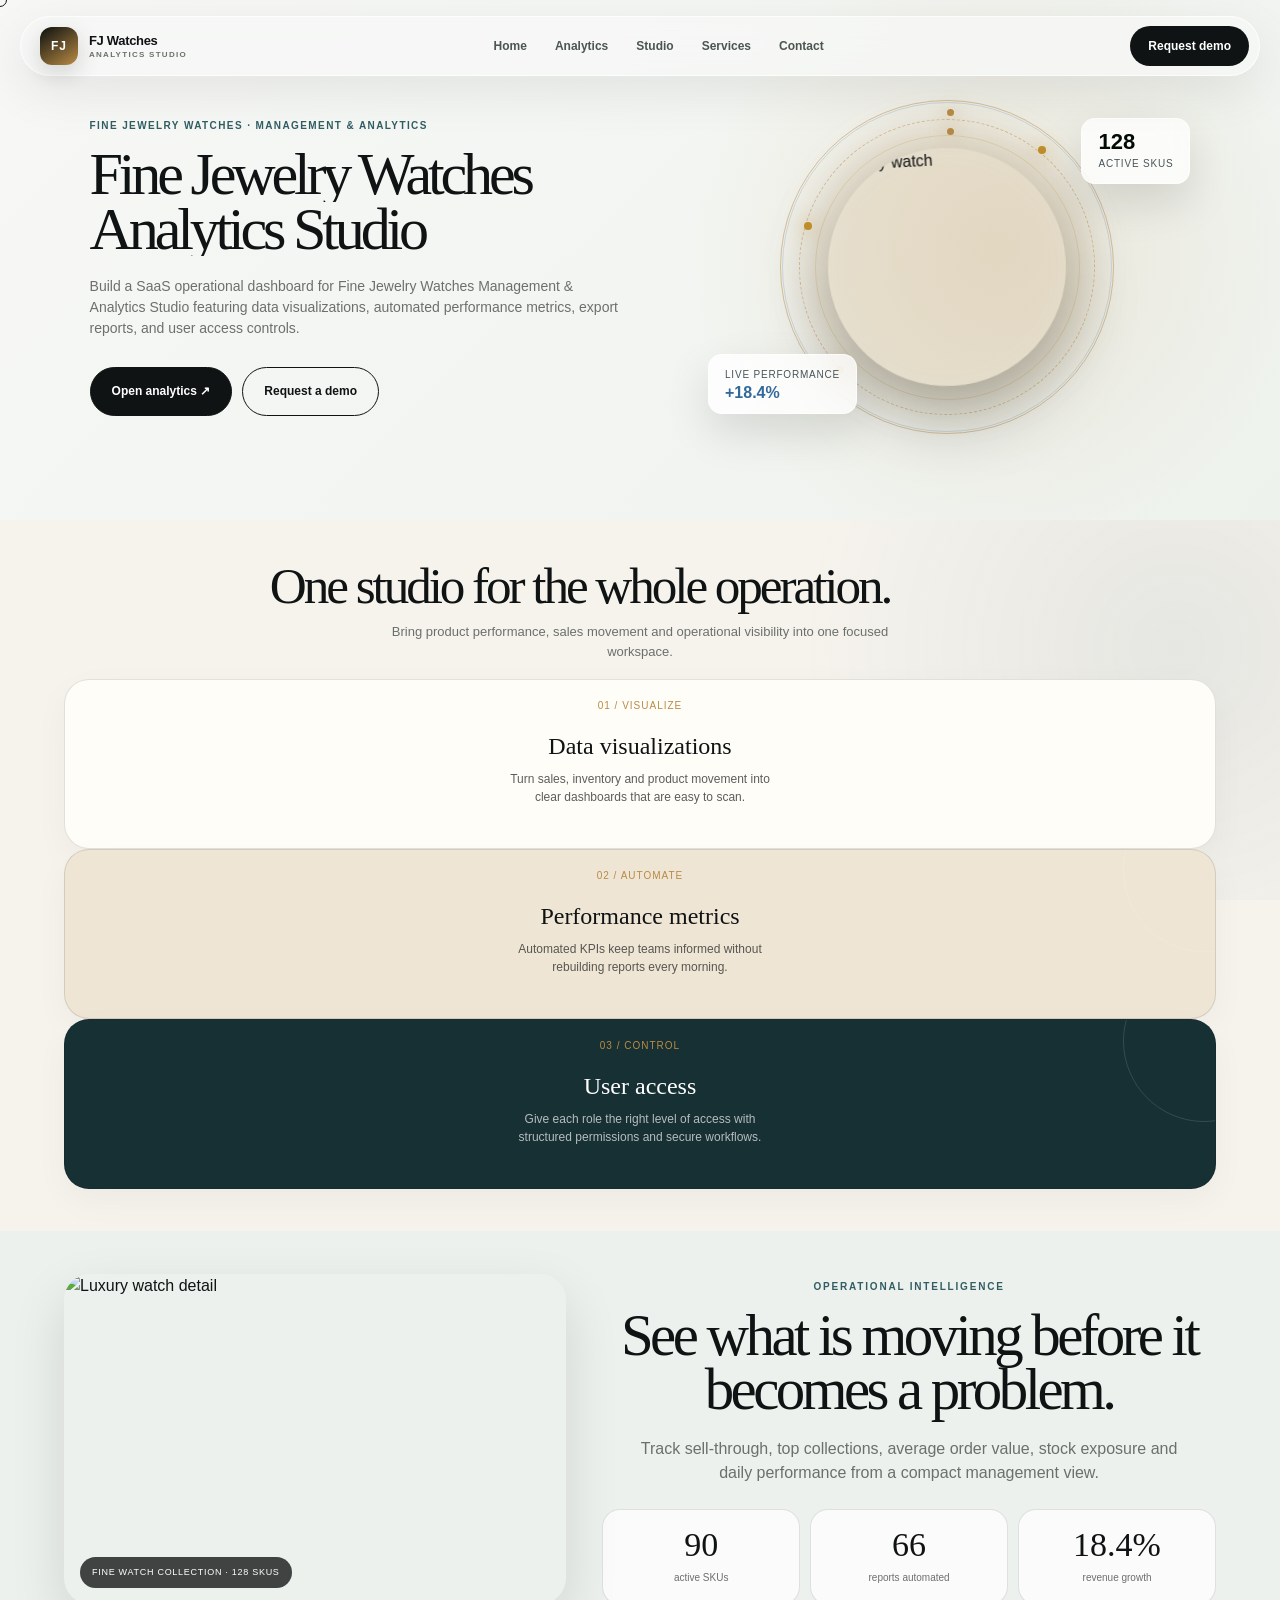
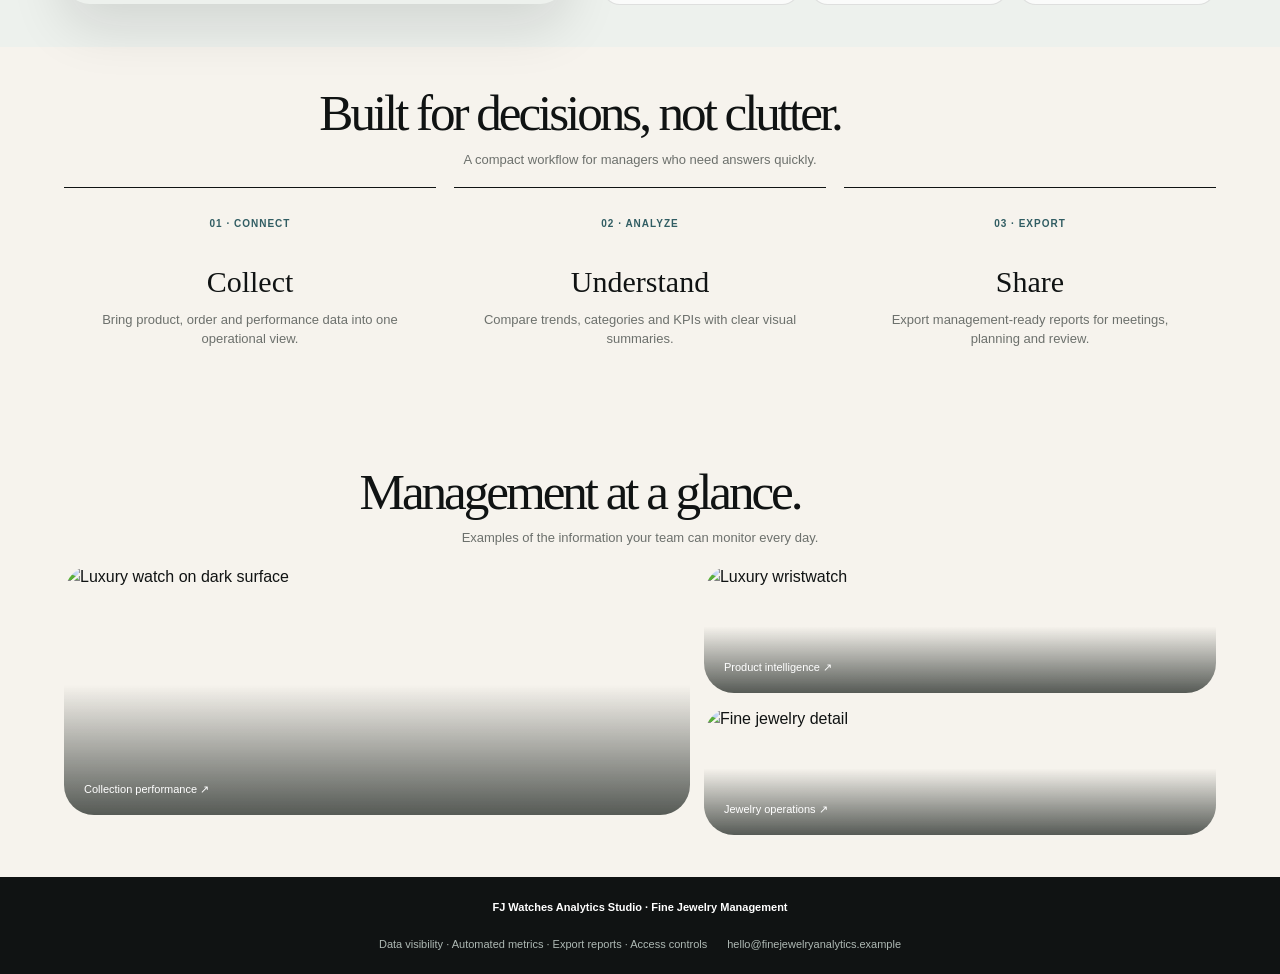
==== index.html @ 07417df6 "first commit" ====
<!doctype html>
<html lang="en">
<head>
<meta charset="utf-8"><meta name="viewport" content="width=device-width,initial-scale=1">
<meta name="description" content="Fine Jewelry Watches Management & Analytics Studio — data visualizations, automated performance metrics, export reports, and user access controls.">
<title>FJ Watches Analytics Studio — Fine Jewelry Management</title>
<link rel="icon" href="assets/images/favicon.svg"><link rel="stylesheet" href="assets/css/style.css">
</head>
<body>
<div class="progress"></div><div class="cursor"></div>
<header class="nav">
<a class="brand" href="index.html"><span class="mark">FJ</span><span><b>FJ Watches</b><small>Analytics Studio</small></span></a>
<nav class="navlinks"><a href="index.html">Home</a><a href="directory.html">Analytics</a><a href="story.html">Studio</a><a href="workflow.html">Services</a><a href="contact.html">Contact</a></nav>
<a class="nav-cta" href="contact.html">Request demo</a><button class="menu" aria-label="Open menu">☰</button>
</header>
<main><section class="page active">
<section class="hero compact-hero home-hero-clean">
 <div class="hero-copy">
  <div class="kicker">Fine Jewelry Watches · Management & Analytics</div>
  <h1><span class="line"><span>Fine Jewelry Watches</span></span><span class="line"><span>Analytics Studio</span></span></h1>
  <p>Build a SaaS operational dashboard for Fine Jewelry Watches Management & Analytics Studio featuring data visualizations, automated performance metrics, export reports, and user access controls.</p>
  <div class="actions"><a class="btn primary" href="directory.html">Open analytics ↗</a><a class="btn" href="contact.html">Request a demo</a></div>
 </div>
 <div class="hero-visual-side" aria-label="Animated luxury watch visual">
  <div class="hero-watch-visual">
   <div class="watch-orbit orbit-a"></div><div class="watch-orbit orbit-b"></div>
   <div class="watch-glow"></div>
   <div class="watch-halo"></div>
   <img src="https://images.unsplash.com/photo-1523170335258-f5ed11844a49?auto=format&fit=crop&w=1100&q=90" alt="Luxury watch" />
   <span class="watch-pulse"></span>
   <span class="watch-spark spark-1"></span><span class="watch-spark spark-2"></span><span class="watch-spark spark-3"></span>
  </div>
  <div class="hero-float-card card-top"><b>128</b><span>Active SKUs</span></div>
  <div class="hero-float-card card-bottom"><span>Live performance</span><b>+18.4%</b></div>
 </div>
</section>

<section class="section reveal"><div class="head"><h2>One studio for the whole operation.</h2><p>Bring product performance, sales movement and operational visibility into one focused workspace.</p></div>
 <div class="feature-grid three stagger">
  <article class="feature light"><i>01 / VISUALIZE</i><h3>Data visualizations</h3><p>Turn sales, inventory and product movement into clear dashboards that are easy to scan.</p></article>
  <article class="feature light accent"><i>02 / AUTOMATE</i><h3>Performance metrics</h3><p>Automated KPIs keep teams informed without rebuilding reports every morning.</p></article>
  <article class="feature light dark"><i>03 / CONTROL</i><h3>User access</h3><p>Give each role the right level of access with structured permissions and secure workflows.</p></article>
 </div>
</section>

<section class="section alt reveal"><div class="split analytics-split">
 <div class="product-visual"><img src="https://images.unsplash.com/photo-1523170335258-f5ed11844a49?auto=format&fit=crop&w=1400&q=88" alt="Luxury watch detail"><div class="visual-tag">Fine watch collection · 128 SKUs</div></div>
 <div class="copy"><span class="label">Operational intelligence</span><h2>See what is moving before it becomes a problem.</h2><p>Track sell-through, top collections, average order value, stock exposure and daily performance from a compact management view.</p><div class="stats"><div class="stat"><b data-count="128">0</b><span>active SKUs</span></div><div class="stat"><b data-count="94">0</b><span>reports automated</span></div><div class="stat"><b>18.4%</b><span>revenue growth</span></div></div></div>
</div></section>

<section class="section reveal"><div class="head"><h2>Built for decisions, not clutter.</h2><p>A compact workflow for managers who need answers quickly.</p></div>
 <div class="steps three"><article class="step"><b>01 · CONNECT</b><h3>Collect</h3><p>Bring product, order and performance data into one operational view.</p></article><article class="step"><b>02 · ANALYZE</b><h3>Understand</h3><p>Compare trends, categories and KPIs with clear visual summaries.</p></article><article class="step"><b>03 · EXPORT</b><h3>Share</h3><p>Export management-ready reports for meetings, planning and review.</p></article></div>
</section>

<section class="section reveal"><div class="head"><h2>Management at a glance.</h2><p>Examples of the information your team can monitor every day.</p></div>
 <div class="editorial analytics-gallery"><a class="big" href="directory.html"><img src="https://images.unsplash.com/photo-1547996160-81dfa63595aa?auto=format&fit=crop&w=1600&q=88" alt="Luxury watch on dark surface"><span class="caption">Collection performance ↗</span></a><div class="smallcol"><a class="small" href="story.html"><img src="https://images.unsplash.com/photo-1522312346375-d1a52e2b99b3?auto=format&fit=crop&w=1400&q=88" alt="Luxury wristwatch"><span class="caption">Product intelligence ↗</span></a><a class="small" href="workflow.html"><img src="https://images.unsplash.com/photo-1605100804763-247f67b3557e?auto=format&fit=crop&w=1400&q=88" alt="Fine jewelry detail"><span class="caption">Jewelry operations ↗</span></a></div></div>
</section>
</section></main>
<footer><div class="footer-brand">FJ Watches Analytics Studio · Fine Jewelry Management</div><div>Data visibility · Automated metrics · Export reports · Access controls</div><div>hello@finejewelryanalytics.example</div></footer>
<script src="assets/js/main.js"></script></body></html>
---- assets/css/style.css ----
:root{
 --bg:#f7f8f6;--paper:#ffffff;--ink:#030b07;--muted:#68736e;
 --blue:#32699c;--gold:#be8c28;--red:#b52d1b;--slate:#48545a;
 --line:rgba(3,11,7,.12);--radius:28px;--ease:cubic-bezier(.2,.75,.2,1)
}
*{box-sizing:border-box}
html{scroll-behavior:smooth}
body{margin:0;background:var(--bg);color:var(--ink);font-family:Arial,Helvetica,sans-serif;line-height:1.5;overflow-x:hidden}
body:after{content:"";position:fixed;inset:0;pointer-events:none;z-index:-1;background:radial-gradient(circle at 10% 10%,rgba(50,105,156,.08),transparent 28%),radial-gradient(circle at 90% 70%,rgba(190,140,40,.07),transparent 30%)}
img{display:block;width:100%;height:100%;object-fit:cover}
a{text-decoration:none;color:inherit}
button,input,textarea{font:inherit}
.progress{position:fixed;z-index:999;left:0;top:0;height:3px;width:0;background:var(--gold)}
.cursor{display:none;position:fixed;z-index:9999;width:14px;height:14px;border:1px solid var(--ink);border-radius:50%;pointer-events:none;transform:translate(-50%,-50%);transition:.2s}
@media(min-width:1000px){.cursor{display:block}}

.nav{position:fixed;z-index:100;top:16px;left:50%;transform:translateX(-50%);width:min(1240px,calc(100% - 28px));padding:9px 10px 9px 19px;border:1px solid rgba(255,255,255,.7);background:rgba(247,248,246,.78);backdrop-filter:blur(20px);border-radius:999px;box-shadow:0 15px 50px rgba(3,11,7,.08);display:flex;align-items:center;justify-content:space-between}
.brand{display:flex;align-items:center;gap:10px;font-weight:800;letter-spacing:-.03em}
.mark{width:36px;height:36px;border-radius:50%;background:var(--ink);color:#fff;display:grid;place-items:center;font-family:Georgia,serif}
.navlinks{display:flex;gap:2px}
.navlinks a{font-size:12px;font-weight:700;padding:10px 13px;border-radius:999px;color:#4b5551;transition:.3s}
.navlinks a:hover,.navlinks a.active{background:var(--ink);color:#fff}
.nav-cta{background:var(--ink);color:#fff;border-radius:999px;padding:11px 18px;font-size:12px;font-weight:800;transition:.3s}
.nav-cta:hover{transform:translateY(-3px)}
.menu{display:none;width:40px;height:40px;border:0;border-radius:50%;background:var(--ink);color:#fff}

main{display:block}.page{display:none}.page.active{display:block}
.hero{min-height:560px;padding:92px 5vw 42px;display:grid;grid-template-columns:.9fr 1.1fr;gap:50px;align-items:center;background:linear-gradient(135deg,#f7f8f6,#eef2ed)}
.hero-copy{position:relative;z-index:3;text-align:center}
.kicker{font-size:10px;letter-spacing:.2em;text-transform:uppercase;font-weight:800;color:var(--blue);margin-bottom:19px}
.hero h1,.page-hero h1,h2,h3{font-family:Georgia,"Times New Roman",serif;font-weight:500}
.hero h1{font-size:clamp(48px,5.5vw,78px);text-align:center;line-height:.87;letter-spacing:-.07em;margin:0 0 26px;max-width:760px}
.hero h1 .line{display:block;overflow:hidden}
.hero h1 .line span{display:inline-block;animation:lineUp 1s var(--ease) both}
.hero h1 .line:nth-child(2) span{animation-delay:.13s}
.hero p{max-width:530px;color:var(--muted);font-size:15px;margin-left:auto;margin-right:auto;text-align:center}
.actions{display:flex;flex-wrap:wrap;justify-content:center;gap:10px;margin-top:24px}
.btn{min-height:49px;padding:0 21px;border:1px solid var(--ink);border-radius:999px;display:inline-flex;align-items:center;justify-content:center;font-size:12px;font-weight:800;transition:.35s var(--ease)}
.btn.primary{background:var(--ink);color:#fff}
.btn:hover{transform:translateY(-4px);box-shadow:0 16px 30px rgba(3,11,7,.15)}

.hero-art{height:370px;position:relative}
.hero-photo{height:350px;border-radius:42px 42px 145px 42px;overflow:hidden;transform:rotate(1.8deg);box-shadow:0 35px 90px rgba(3,11,7,.18);animation:photoIn 1.15s var(--ease) both}
.hero-photo img{transition:transform 1.2s var(--ease)}
.hero-art:hover .hero-photo img{transform:scale(1.07)}
.orbit{position:absolute;width:220px;height:220px;border:1px solid rgba(50,105,156,.35);border-radius:50%;right:-75px;top:20px;animation:spin 16s linear infinite}
.orbit:after{content:"";position:absolute;width:9px;height:9px;border-radius:50%;background:var(--gold);top:15px;left:45px}
.float-card{position:absolute;left:-35px;bottom:24px;width:245px;padding:18px;background:rgba(255,255,255,.92);backdrop-filter:blur(16px);border-radius:20px;box-shadow:0 22px 60px rgba(3,11,7,.14);animation:float 4s ease-in-out infinite}
.float-card b{font:30px Georgia,serif;display:block}
.float-card small{color:var(--muted);font-size:11px}

.marquee{overflow:hidden;background:var(--ink);color:#fff;padding:18px 0}
.track{display:flex;width:max-content;animation:marquee 25s linear infinite}
.track span{font:18px Georgia,serif;white-space:nowrap;padding:0 30px}.track i{color:var(--gold);font-style:normal}

.section{padding:46px 5vw;position:relative}
.section.alt{background:#edf1ed}
.head{display:block;text-align:center;margin:0 auto 22px;max-width:900px}
.head h2{font-size:clamp(36px,4.5vw,60px);line-height:.94;letter-spacing:-.06em;margin:0;max-width:780px}
.head p{max-width:520px;color:var(--muted);font-size:13px;margin:12px auto 0}

.dest-grid{display:grid;grid-template-columns:1.2fr .8fr .8fr;gap:14px;align-items:start}
.dest-card{min-height:280px;position:relative;overflow:hidden;border-radius:var(--radius);isolation:isolate;background:#bbc5bf;transition:transform .25s var(--ease),box-shadow .35s}
.dest-card:nth-child(2){margin-top:38px;min-height:250px}.dest-card:nth-child(3){margin-top:72px;min-height:225px}
.dest-card:after{content:"";position:absolute;inset:0;background:linear-gradient(180deg,transparent 42%,rgba(3,11,7,.78));z-index:1}
.dest-card img{transition:transform 1s var(--ease)}.dest-card:hover img{transform:scale(1.09)}
.dest-card:hover{box-shadow:0 30px 70px rgba(3,11,7,.18)}
.dest-num{position:absolute;z-index:2;right:17px;top:17px;width:39px;height:39px;border-radius:50%;background:rgba(255,255,255,.88);display:grid;place-items:center;font-size:10px;font-weight:800}
.dest-info{position:absolute;z-index:2;left:22px;right:20px;bottom:20px;color:#fff;text-align:center}
.dest-info small{font-size:10px;letter-spacing:.16em;text-transform:uppercase}.dest-info h3{font-size:32px;line-height:1;margin:7px 0 0}

.split{display:grid;grid-template-columns:.92fr 1.08fr;gap:36px;align-items:center}
.stack{height:360px;position:relative}
.stack .back{position:absolute;inset:45px 0 0 90px;border-radius:30px;overflow:hidden;transform:rotate(4deg);opacity:.78}
.stack .front{position:absolute;inset:0 90px 45px 0;border-radius:30px 135px 30px 30px;overflow:hidden;box-shadow:0 35px 80px rgba(3,11,7,.18)}
.stack img{transition:transform 1.1s var(--ease)}.stack:hover .front img{transform:scale(1.06)}
.copy{text-align:center}.copy .label{font-size:10px;letter-spacing:.18em;text-transform:uppercase;color:var(--blue);font-weight:800}
.copy h2{font-size:clamp(44px,5.6vw,76px);line-height:.92;letter-spacing:-.06em;margin:12px 0 20px}
.copy p{max-width:570px;color:var(--muted);margin-left:auto;margin-right:auto}
.stats{display:grid;grid-template-columns:repeat(3,1fr);gap:10px;margin-top:24px}
.stat{padding:16px;border:1px solid var(--line);border-radius:18px;background:rgba(255,255,255,.72)}
.stat b{font:34px Georgia,serif;display:block}.stat span{font-size:10px;color:var(--muted)}

.features{display:grid;grid-template-columns:repeat(4,1fr);gap:10px}
.feature{min-height:170px;padding:18px;border-radius:25px;color:#fff;background:var(--ink);overflow:hidden;position:relative;transition:.45s var(--ease)}
.feature:before{content:"";position:absolute;width:160px;height:160px;border:1px solid rgba(255,255,255,.13);border-radius:50%;right:-70px;top:-60px;transition:.6s}
.feature:hover{transform:translateY(-10px);box-shadow:0 25px 55px rgba(3,11,7,.15)}.feature:hover:before{transform:scale(1.5)}
.feature:nth-child(2){background:var(--blue)}.feature:nth-child(3){background:var(--gold)}.feature:nth-child(4){background:var(--slate)}
.feature i{font-style:normal;font-size:10px;letter-spacing:.1em;opacity:.7;display:block;text-align:center}.feature h3{font-size:24px;margin:28px 0 7px;line-height:.95;text-align:center}.feature p{font-size:12px;opacity:.76;max-width:260px;margin-left:auto;margin-right:auto;text-align:center}

.editorial{display:grid;grid-template-columns:1.1fr .9fr;gap:14px}
.editorial .big,.editorial .small{display:block;position:relative;overflow:hidden;border-radius:30px}
.editorial .big{height:270px}.editorial .smallcol{display:grid;grid-template-rows:1fr 1fr;gap:14px;min-height:270px}.editorial .small{height:auto;min-height:0}
.editorial a:after{content:"";position:absolute;inset:0;background:linear-gradient(180deg,transparent 48%,rgba(3,11,7,.66))}
.editorial img{transition:transform 1.1s var(--ease)}.editorial a:hover img{transform:scale(1.08)}
.caption{position:absolute;z-index:2;left:20px;bottom:18px;color:#fff;font-size:11px}

.page-hero{padding:98px 5vw 42px;background:var(--ink);color:#fff;position:relative;overflow:hidden;text-align:center}
.page-hero:before,.page-hero:after{content:"";position:absolute;border:1px solid rgba(255,255,255,.11);border-radius:50%;animation:spin 18s linear infinite}
.page-hero:before{width:560px;height:560px;right:-170px;top:-280px}.page-hero:after{width:270px;height:270px;right:130px;bottom:-210px;animation-direction:reverse}
.page-hero h1{font-size:clamp(48px,6vw,78px);margin-left:auto;margin-right:auto;line-height:.84;letter-spacing:-.07em;margin:8px 0 0;max-width:1050px;position:relative;z-index:1;animation:lineUp 1s var(--ease) both}
.page-hero p{max-width:600px;color:#aeb9b4;margin:16px auto 0;position:relative;z-index:1}

.steps{display:grid;grid-template-columns:repeat(3,1fr);gap:18px}
.step{padding:22px;text-align:center;border-top:1px solid var(--ink);transition:.35s var(--ease)}.step:hover{transform:translateY(-7px);padding-left:34px}
.step b{font-size:10px;color:var(--blue);letter-spacing:.1em}.step h3{font-size:30px;line-height:.95;margin:34px 0 10px}.step p{font-size:13px;color:var(--muted)}

.contact-grid{display:grid;grid-template-columns:.8fr 1.2fr;gap:20px}
.panel{padding:24px;border:1px solid var(--line);background:#fff;border-radius:27px}
.panel h2{font-size:42px;line-height:.95;margin:0 0 20px;text-align:center}
.details{display:grid;gap:9px;text-align:center}.detail{padding:17px;border-radius:15px;background:#f0f2ee}.detail small{display:block;font-size:9px;text-transform:uppercase;letter-spacing:.15em;color:var(--muted)}.detail b{font-size:13px}
.form{display:grid;gap:10px;text-align:center}.form label{font-size:10px;font-weight:800;text-transform:uppercase;letter-spacing:.12em}.form input,.form textarea{width:100%;padding:14px;border:1px solid var(--line);border-radius:13px;background:#fafbf9;outline:0}.form textarea{min-height:140px;resize:vertical}
.map{height:230px;margin-top:18px;border-radius:18px;overflow:hidden}.map iframe{width:100%;height:100%;border:0}

.cta{margin:0 5vw 60px;padding:48px 6%;border-radius:32px;background:var(--ink);color:#fff;display:flex;align-items:center;justify-content:space-between;gap:30px;overflow:hidden;position:relative}
.cta:after{content:"";position:absolute;width:420px;height:420px;border:1px solid rgba(255,255,255,.1);border-radius:50%;right:-120px;top:-170px}
.cta h2{font-size:clamp(42px,5.5vw,76px);line-height:.92;letter-spacing:-.06em;margin:0;max-width:740px;position:relative;z-index:1}.cta .btn{position:relative;z-index:1;border-color:#fff}.cta .btn.primary{background:#fff;color:var(--ink)}

.reveal{opacity:0;transform:translateY(55px);transition:opacity .9s var(--ease),transform .9s var(--ease)}
.reveal.show{opacity:1;transform:none}
.stagger>*{opacity:0;transform:translateY(30px);transition:.7s var(--ease)}.stagger.show>*{opacity:1;transform:none}.stagger.show>*:nth-child(2){transition-delay:.1s}.stagger.show>*:nth-child(3){transition-delay:.2s}.stagger.show>*:nth-child(4){transition-delay:.3s}

footer{padding:28px 5vw;background:var(--ink);color:#aeb9b4;display:flex;justify-content:center;gap:20px;font-size:11px;text-align:center;flex-wrap:wrap}.footer-brand{color:#fff;font-weight:800;width:100%}

@keyframes lineUp{from{opacity:0;transform:translateY(110%)}to{opacity:1;transform:none}}
@keyframes photoIn{from{opacity:0;transform:rotate(6deg) scale(.94)}to{opacity:1;transform:rotate(1.8deg) scale(1)}}
@keyframes float{50%{transform:translateY(-11px)}}@keyframes spin{to{transform:rotate(360deg)}}@keyframes marquee{to{transform:translateX(-50%)}}

@media(max-width:900px){
 .navlinks,.nav-cta{display:none}.menu{display:grid;place-items:center}.nav.open{border-radius:22px}.nav.open .navlinks{display:flex;position:absolute;top:62px;left:0;right:0;flex-direction:column;background:rgba(247,248,246,.98);padding:9px;border-radius:20px;box-shadow:0 20px 50px rgba(0,0,0,.12)}.nav.open .navlinks a{text-align:center}
 .hero{grid-template-columns:1fr;padding-top:112px;min-height:auto;text-align:center}.hero-art{height:430px}.hero-photo{height:410px}.dest-grid{grid-template-columns:1fr}.dest-card,.dest-card:nth-child(2),.dest-card:nth-child(3){margin:0;min-height:330px}
 .split,.contact-grid,.editorial{grid-template-columns:1fr}.stack{height:520px}.features,.steps{grid-template-columns:1fr 1fr}.editorial .big{height:500px}.editorial .small{height:300px}.head{display:block;text-align:center}.head p{margin:12px auto 0}.cta{display:block}.cta .btn{margin-top:28px}footer{display:block}footer div+div{margin-top:8px}
}
@media(max-width:560px){
 .nav{top:9px;width:calc(100% - 18px)}.hero{padding:115px 5vw 55px}.hero h1{font-size:55px}.hero-art{height:390px}.hero-photo{height:370px;border-radius:30px 30px 85px 30px}.float-card{width:205px;left:5px}
 .section{padding:58px 5vw}.head h2{font-size:45px}.stack{height:340px}.stack .front{inset:0 45px 25px 0}.stack .back{inset:30px 0 0 45px}.features,.steps,.stats{grid-template-columns:1fr}.editorial .big{height:300px}.editorial .small{height:200px}.page-hero{padding:112px 5vw 52px;text-align:center}.page-hero h1{font-size:54px}.panel{padding:18px}.panel h2{font-size:39px}.cta{margin-bottom:40px;padding:38px 7%;text-align:center}
}

/* Compact visual rhythm: keep sections intentionally short even at browser zoom-out. */
@media(min-width:901px){
  .hero{min-height:560px;}
  .hero-art{height:370px;}
  .hero-photo{height:350px;}
  .section{padding-top:46px;padding-bottom:46px;}
  .dest-card,.dest-card:nth-child(2),.dest-card:nth-child(3){min-height:280px;}
  .dest-card:nth-child(2){margin-top:38px;min-height:250px;}
  .dest-card:nth-child(3){margin-top:72px;min-height:225px;}
  .stack{height:360px;}
  .editorial .big{height:270px;}
  .editorial .smallcol{height:270px;}
  .feature{min-height:170px;}
  .page-hero{padding-top:98px;padding-bottom:42px;}
  .page-hero h1{font-size:clamp(48px,6vw,78px);}
}

/* Fine Jewelry Watches — compact SaaS dashboard theme */
:root{--bg:#f6f3ed;--paper:#fffdf8;--ink:#101313;--muted:#6c706c;--blue:#315d63;--gold:#b98b45;--red:#8f3f2e;--slate:#4e5653;--line:rgba(16,19,19,.12);--radius:24px}
body{background:var(--bg)}
body:after{background:radial-gradient(circle at 8% 8%,rgba(185,139,69,.09),transparent 27%),radial-gradient(circle at 92% 72%,rgba(49,93,99,.08),transparent 28%)}
.mark{width:38px;height:38px;border-radius:12px;background:var(--gold);font:700 11px Arial,sans-serif;letter-spacing:-.04em}
.hero{min-height:520px;padding:92px 5vw 34px;grid-template-columns:.88fr 1.12fr;gap:38px}
.hero h1{font-size:clamp(43px,4.7vw,70px);max-width:720px;line-height:.9}
.hero p{max-width:570px;font-size:14px}
.hero-art{height:330px}.hero-photo{height:310px;border-radius:28px;transform:none;background:#101313;box-shadow:0 28px 70px rgba(16,19,19,.14)}
.hero-art:hover .hero-photo img{transform:none}
.dashboard-card{padding:22px;color:#fff;overflow:hidden;background:linear-gradient(145deg,#151919,#30352f)}
.dashboard-card:before{content:"";position:absolute;inset:0;background:linear-gradient(120deg,rgba(185,139,69,.15),transparent 40%);pointer-events:none}
.dash-top{display:flex;justify-content:space-between;align-items:center;font-size:11px;position:relative}.dash-top span{font-size:9px;color:#b9c1bd;text-transform:uppercase;letter-spacing:.12em}
.metric-row{display:grid;grid-template-columns:repeat(3,1fr);gap:10px;margin-top:20px;position:relative}.metric-row>div{padding:12px;border:1px solid rgba(255,255,255,.1);border-radius:14px;background:rgba(255,255,255,.04)}.metric-row small{display:block;color:#9ca7a2;font-size:8px;text-transform:uppercase;letter-spacing:.1em}.metric-row strong{display:block;font:23px Georgia,serif;margin-top:4px}.metric-row em{font-style:normal;color:#d4b06e;font-size:8px}
.chart{width:100%;height:125px;margin-top:14px;position:relative}.dash-bottom{display:flex;justify-content:space-between;color:#8e9994;font-size:8px}
.float-card{background:rgba(255,253,248,.95);color:var(--ink);border-color:rgba(16,19,19,.08);box-shadow:0 20px 45px rgba(16,19,19,.12)}
.section{padding:42px 5vw}.head{margin-bottom:18px}.head h2{font-size:clamp(34px,4vw,56px)}
.feature-grid.three{grid-template-columns:repeat(3,1fr)}.feature.light{background:var(--paper);color:var(--ink);border:1px solid var(--line);box-shadow:0 12px 35px rgba(16,19,19,.04)}.feature.light.accent{background:#eee5d4}.feature.light.dark{background:#173033;color:#fff}.feature.light i{color:var(--gold);opacity:1}.feature.light h3{margin-top:22px}.feature.light p{color:inherit;opacity:.68}
.analytics-split{grid-template-columns:.9fr 1.1fr}.product-visual{height:330px;border-radius:26px;overflow:hidden;position:relative;box-shadow:0 22px 55px rgba(16,19,19,.12)}.product-visual img{transition:transform 1s var(--ease)}.product-visual:hover img{transform:scale(1.04)}.visual-tag{position:absolute;left:16px;bottom:16px;padding:9px 12px;background:rgba(16,19,19,.78);backdrop-filter:blur(10px);color:#fff;border-radius:999px;font-size:9px;letter-spacing:.08em;text-transform:uppercase}.copy h2{font-size:clamp(38px,4.6vw,64px)}
.steps.three{grid-template-columns:repeat(3,1fr)}
.analytics-gallery .big{height:250px}.analytics-gallery .smallcol{height:250px}
.dashboard-grid{display:grid;grid-template-columns:1.5fr .75fr .75fr;gap:12px}.dash-panel{background:var(--paper);border:1px solid var(--line);border-radius:22px;padding:18px;min-height:220px;overflow:hidden}.dash-panel.wide{grid-row:span 1}.panel-head{display:flex;justify-content:space-between;align-items:center;font-size:10px;text-transform:uppercase;letter-spacing:.1em;color:var(--muted)}.panel-head b{color:var(--gold)}.big-number{font:42px Georgia,serif;margin-top:10px}.large-chart{width:100%;height:150px;margin-top:8px}.panel-image{height:100px;border-radius:14px;margin:12px 0}.dash-panel h3{font-size:24px;margin:0}.dash-panel p{font-size:11px;color:var(--muted);margin:5px 0}.ring{width:110px;height:110px;border-radius:50%;margin:20px auto 12px;background:conic-gradient(var(--gold) 0 82%,#e3dfd5 82% 100%);display:grid;place-items:center;position:relative}.ring:after{content:"";position:absolute;inset:10px;background:var(--paper);border-radius:50%}.ring strong,.ring small{position:relative;z-index:1}.ring strong{font:24px Georgia,serif}.ring small{display:block;font-size:8px;grid-column:1;grid-row:1;margin-top:34px;color:var(--muted)}.mini-bars{height:55px;display:flex;align-items:end;gap:5px}.mini-bars i{display:block;flex:1;background:var(--gold);border-radius:4px 4px 0 0}
.metric-cards{display:grid;grid-template-columns:repeat(4,1fr);gap:10px}.metric-cards article{background:var(--paper);border:1px solid var(--line);border-radius:18px;padding:20px;text-align:center}.metric-cards b{font:34px Georgia,serif;display:block}.metric-cards span{font-size:10px;color:var(--muted);display:block;margin:4px 0}.metric-cards em{font-style:normal;font-size:9px;color:var(--gold);font-weight:700}
.compact-page{padding-bottom:34px}
.contact-grid{grid-template-columns:1fr 1.15fr}.panel{padding:20px}.map{height:190px}
footer{padding:22px 5vw}
@media(max-width:900px){.hero{grid-template-columns:1fr;padding-top:108px}.hero-art{height:350px}.hero-photo{height:330px}.feature-grid.three,.dashboard-grid,.metric-cards{grid-template-columns:1fr 1fr}.analytics-split{grid-template-columns:1fr}.product-visual{height:300px}.steps.three{grid-template-columns:1fr}.dashboard-grid .wide{grid-column:1/-1}}
@media(max-width:560px){.hero{padding:110px 5vw 42px}.hero h1{font-size:43px}.hero-art{height:330px}.hero-photo{height:310px}.metric-row{gap:5px}.metric-row>div{padding:8px}.metric-row strong{font-size:17px}.chart{height:105px}.float-card{left:2px;bottom:10px;width:190px}.section{padding:38px 5vw}.feature-grid.three,.metric-cards{grid-template-columns:1fr}.product-visual{height:250px}.analytics-gallery .big{height:230px}.analytics-gallery .smallcol{height:230px}.dashboard-grid{grid-template-columns:1fr}.dashboard-grid .wide{grid-column:auto}.dash-panel{min-height:190px}.page-hero h1{font-size:45px}}

/* --- Final refinement: refined brand, centered watch hero, readable service cards --- */
.brand{gap:11px;line-height:1}.brand>span:last-child{display:flex;flex-direction:column;gap:4px}.brand>span:last-child b{font-size:13px;letter-spacing:-.025em}.brand>span:last-child small{font-size:8px;letter-spacing:.16em;text-transform:uppercase;color:var(--muted);font-weight:800}.mark{width:38px;height:38px;border-radius:12px;display:grid;place-items:center;background:linear-gradient(145deg,#0b100e,#b98b45);color:#fff;font-size:12px;letter-spacing:.08em;box-shadow:0 8px 24px rgba(3,11,7,.16);position:relative;overflow:hidden}.mark:after{content:"";position:absolute;inset:-30%;border:1px solid rgba(255,255,255,.25);border-radius:50%;animation:spin 9s linear infinite}
.home-hero-clean{display:block;min-height:auto;padding:82px 5vw 46px;background:radial-gradient(circle at 50% 0%,rgba(185,139,69,.10),transparent 32%),linear-gradient(135deg,#f7f8f6,#eef2ed)}.home-hero-clean .hero-copy{max-width:980px;margin:0 auto}.hero-watch-visual{width:205px;height:205px;margin:0 auto 15px;position:relative;display:grid;place-items:center}.hero-watch-visual img{width:145px;height:145px;object-fit:cover;border-radius:50%;position:relative;z-index:3;box-shadow:0 20px 55px rgba(3,11,7,.22);animation:watchFloat 4.5s ease-in-out infinite,watchIn 1s var(--ease) both}.watch-glow{position:absolute;width:165px;height:165px;border-radius:50%;background:rgba(185,139,69,.16);filter:blur(18px);animation:glowPulse 3.2s ease-in-out infinite}.watch-orbit{position:absolute;border:1px solid rgba(185,139,69,.48);border-radius:50%;inset:8px;animation:spin 11s linear infinite}.watch-orbit:before{content:"";position:absolute;width:7px;height:7px;border-radius:50%;background:#b98b45;top:8px;left:50%;box-shadow:0 0 18px rgba(185,139,69,.65)}.orbit-b{inset:27px;border-style:dashed;animation-duration:8s;animation-direction:reverse}.watch-pulse{position:absolute;width:190px;height:190px;border:1px solid rgba(50,105,156,.18);border-radius:50%;animation:pulseRing 2.8s ease-out infinite}.home-hero-clean .kicker{margin-bottom:8px}.home-hero-clean h1{margin-bottom:18px}.home-hero-clean p{max-width:650px}.home-hero-clean .actions{justify-content:center}
@keyframes watchFloat{0%,100%{transform:translateY(0) rotate(-3deg)}50%{transform:translateY(-9px) rotate(3deg)}}@keyframes watchIn{from{opacity:0;transform:scale(.72) rotate(-18deg)}to{opacity:1;transform:scale(1) rotate(-3deg)}}@keyframes glowPulse{0%,100%{transform:scale(.92);opacity:.65}50%{transform:scale(1.08);opacity:1}}@keyframes pulseRing{0%{transform:scale(.76);opacity:.75}100%{transform:scale(1.12);opacity:0}}
.service-grid-3x3{display:grid!important;grid-template-columns:repeat(3,minmax(0,1fr));gap:14px}.service-card{position:relative!important;min-height:245px!important;height:245px!important;padding:0!important;overflow:hidden!important;border-radius:24px!important;background:#151919!important;color:#fff!important;border:0!important}.service-card img{position:absolute;inset:0;width:100%;height:100%;object-fit:cover;transition:transform .8s var(--ease),filter .5s ease;filter:saturate(.82) brightness(.58)}.service-card:after{content:"";position:absolute;inset:0;background:linear-gradient(180deg,rgba(3,11,7,.22) 0%,rgba(3,11,7,.48) 42%,rgba(3,11,7,.94) 100%);z-index:1}.service-card:hover img{transform:scale(1.08);filter:saturate(1) brightness(.65)}.service-overlay{position:absolute;inset:0;z-index:2;padding:22px 20px 18px;display:flex;flex-direction:column;justify-content:flex-end;text-align:center;color:#fff!important}.service-overlay i{font-style:normal;font-size:9px;letter-spacing:.14em;font-weight:800;color:rgba(255,255,255,.78);margin-bottom:8px}.service-overlay h3{font-size:26px!important;line-height:1;margin:0 0 9px;color:#fff!important;text-shadow:0 2px 16px rgba(0,0,0,.35)}.service-overlay p{font-size:11px!important;line-height:1.45;margin:0 auto 9px;max-width:310px;color:rgba(255,255,255,.92)!important}.service-overlay small{font-size:9px;color:rgba(255,255,255,.72)!important}.workflow-services-head{text-align:center}
@media(max-width:900px){.service-grid-3x3{grid-template-columns:repeat(2,minmax(0,1fr))}.service-card{height:230px!important;min-height:230px!important}.hero-watch-visual{width:185px;height:185px}.home-hero-clean{padding-top:95px}}
@media(max-width:560px){.service-grid-3x3{grid-template-columns:1fr}.service-card{height:245px!important;min-height:245px!important}.home-hero-clean{padding:105px 5vw 42px}.hero-watch-visual{width:170px;height:170px}.hero-watch-visual img{width:125px;height:125px}.watch-pulse{width:158px;height:158px}.home-hero-clean h1{font-size:43px}.brand>span:last-child b{font-size:12px}}

/* HOME HERO — refined split composition */
.home-hero-clean{
  display:grid;
  grid-template-columns:minmax(0,1.05fr) minmax(390px,.95fr);
  align-items:center;
  gap:clamp(36px,6vw,100px);
  min-height:520px;
  padding:72px 7vw 58px;
  overflow:hidden;
  text-align:left;
  background:radial-gradient(circle at 78% 48%,rgba(185,139,69,.13),transparent 30%),linear-gradient(135deg,#f7f8f6,#eef2ed);
}
.home-hero-clean .hero-copy{max-width:700px;margin:0;text-align:left;z-index:4}
.home-hero-clean .kicker{margin-bottom:14px;letter-spacing:.14em}
.home-hero-clean h1{margin:0 0 20px;text-align:left;max-width:690px}
.home-hero-clean h1 .line{display:block;overflow:hidden}
.home-hero-clean h1 .line span{display:inline-block}
.home-hero-clean p{max-width:610px;margin:0 0 28px;text-align:left}
.home-hero-clean .actions{justify-content:flex-start}
.hero-visual-side{position:relative;min-height:390px;display:grid;place-items:center;z-index:2}
.hero-watch-visual{width:350px;height:350px;margin:0;position:relative;display:grid;place-items:center;isolation:isolate;animation:heroDrift 7s ease-in-out infinite}
.hero-watch-visual img{width:238px;height:238px;object-fit:cover;border-radius:50%;position:relative;z-index:5;box-shadow:0 28px 70px rgba(3,11,7,.28);animation:watchFloat 4.5s ease-in-out infinite,watchIn 1s var(--ease) both,watchTurn 12s ease-in-out infinite alternate}
.watch-glow{width:285px;height:285px;z-index:1}
.watch-orbit{z-index:2}
.watch-pulse{width:330px;height:330px;z-index:0}
.watch-halo{position:absolute;width:265px;height:265px;border:1px solid rgba(190,140,40,.2);border-radius:50%;z-index:1;animation:haloPulse 3.5s ease-in-out infinite}
.watch-spark{position:absolute;width:8px;height:8px;border-radius:50%;background:#be8c28;z-index:7;box-shadow:0 0 18px rgba(190,140,40,.8);animation:sparkFloat 3s ease-in-out infinite}
.spark-1{top:54px;right:76px}.spark-2{bottom:68px;left:64px;animation-delay:1s}.spark-3{top:130px;left:32px;animation-delay:1.8s}
.hero-float-card{position:absolute;z-index:8;display:flex;flex-direction:column;gap:3px;padding:12px 16px;border:1px solid rgba(255,255,255,.6);background:rgba(255,255,255,.78);backdrop-filter:blur(14px);border-radius:14px;box-shadow:0 18px 45px rgba(3,11,7,.12);animation:cardFloat 4.5s ease-in-out infinite}
.hero-float-card b{font-size:22px;line-height:1;color:#030b07}.hero-float-card span{font-size:10px;letter-spacing:.08em;text-transform:uppercase;color:#48545a}
.card-top{top:46px;right:0}.card-bottom{bottom:48px;left:4px;animation-delay:1.1s}.card-bottom b{color:#32699c;font-size:16px}
@keyframes heroDrift{0%,100%{transform:translate3d(0,0,0) rotate(-1deg)}50%{transform:translate3d(0,-10px,0) rotate(1deg)}}
@keyframes watchTurn{0%{transform:scale(1) rotate(-1deg)}100%{transform:scale(1.025) rotate(1deg)}}
@keyframes haloPulse{0%,100%{transform:scale(.96);opacity:.5}50%{transform:scale(1.08);opacity:1}}
@keyframes sparkFloat{0%,100%{transform:translateY(0) scale(.7);opacity:.45}50%{transform:translateY(-12px) scale(1.2);opacity:1}}
@keyframes cardFloat{0%,100%{transform:translateY(0)}50%{transform:translateY(-8px)}}
@media(max-width:900px){
 .home-hero-clean{grid-template-columns:1fr;min-height:auto;padding:96px 6vw 48px;gap:28px;text-align:center}
 .home-hero-clean .hero-copy{text-align:center;margin:0 auto}.home-hero-clean h1,.home-hero-clean p{text-align:center;margin-left:auto;margin-right:auto}.home-hero-clean .actions{justify-content:center}
 .hero-visual-side{min-height:330px}.hero-watch-visual{width:300px;height:300px}.hero-watch-visual img{width:205px;height:205px}.watch-glow{width:250px;height:250px}.watch-pulse{width:282px;height:282px}.watch-halo{width:230px;height:230px}
 .card-top{right:2%}.card-bottom{left:2%}
}
@media(max-width:560px){
 .home-hero-clean{padding:90px 5vw 42px;gap:14px}.home-hero-clean h1{font-size:42px;line-height:.98}.home-hero-clean p{font-size:14px}.hero-visual-side{min-height:275px}.hero-watch-visual{width:245px;height:245px}.hero-watch-visual img{width:165px;height:165px}.watch-glow{width:205px;height:205px}.watch-pulse{width:230px;height:230px}.watch-halo{width:190px;height:190px}.card-top{top:18px;right:0}.card-bottom{bottom:12px;left:0}.hero-float-card{padding:9px 12px}.hero-float-card b{font-size:18px}.hero-float-card span{font-size:8px}
}
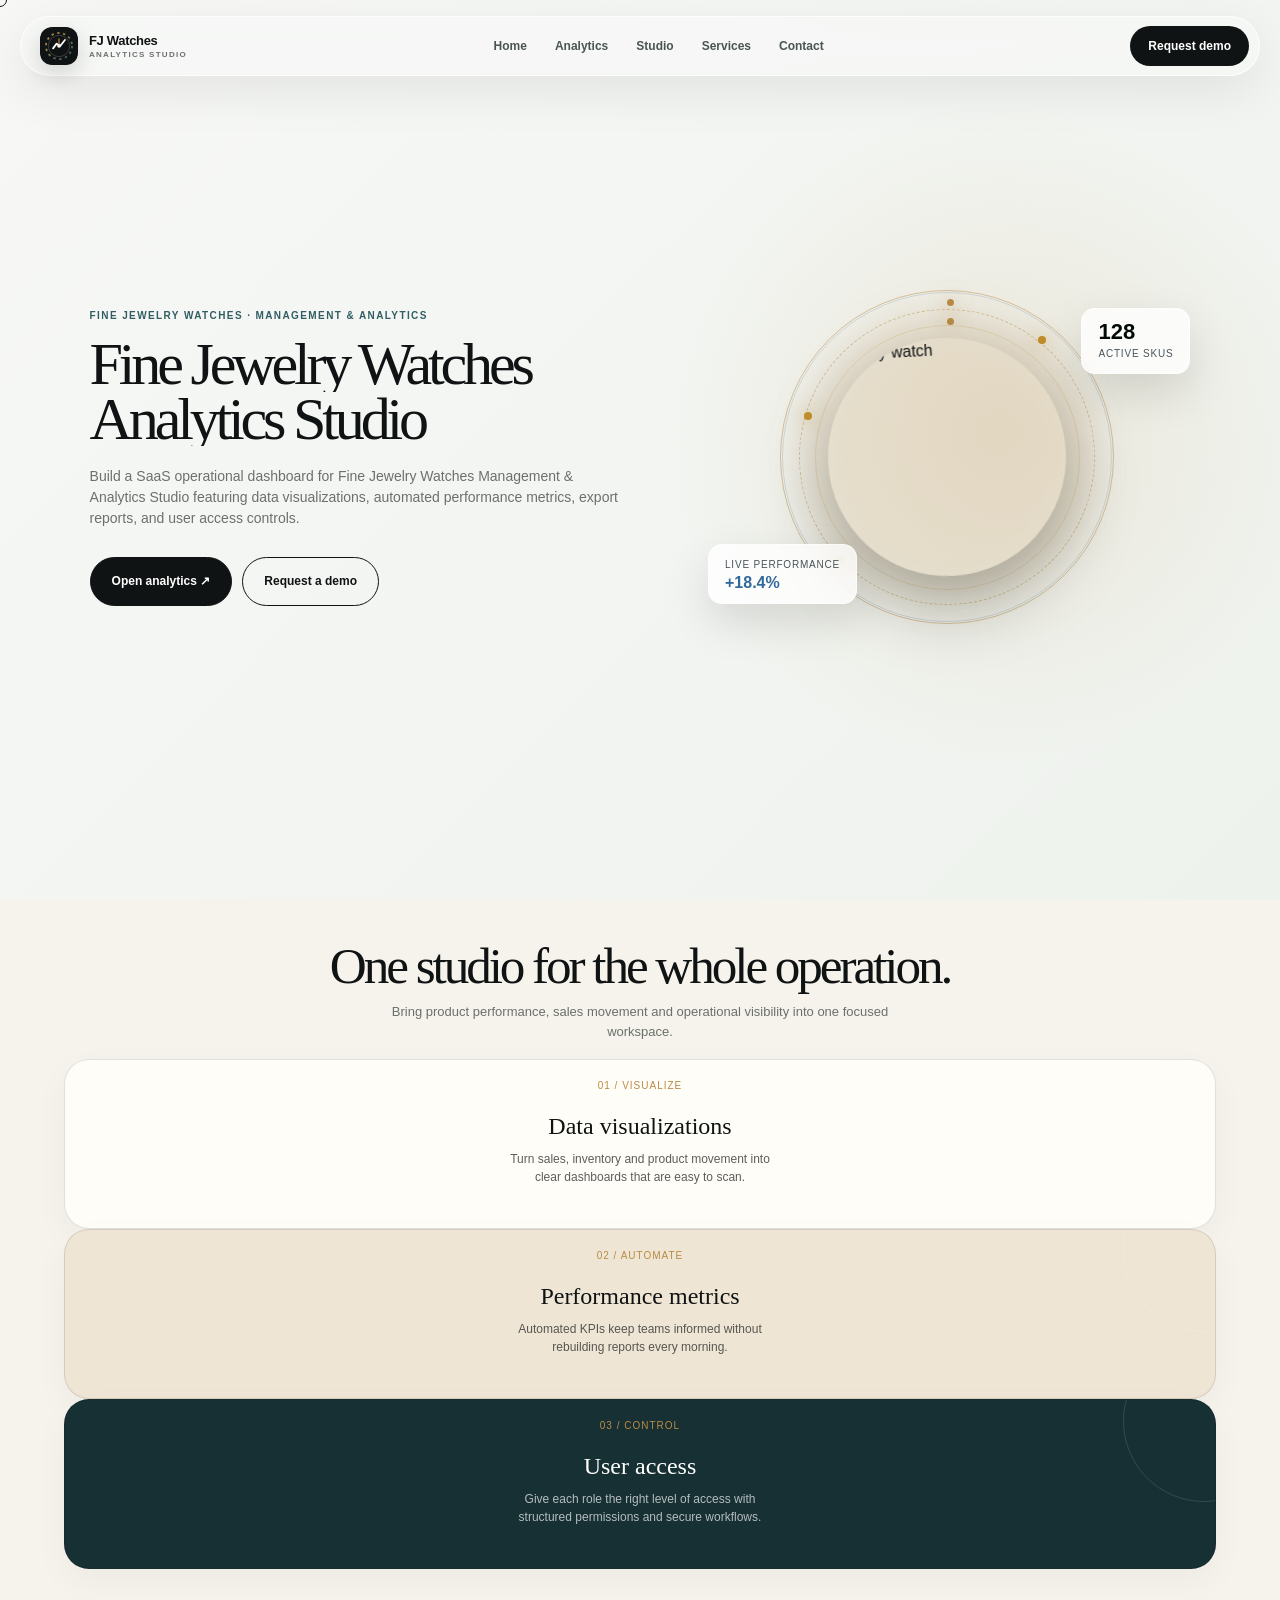
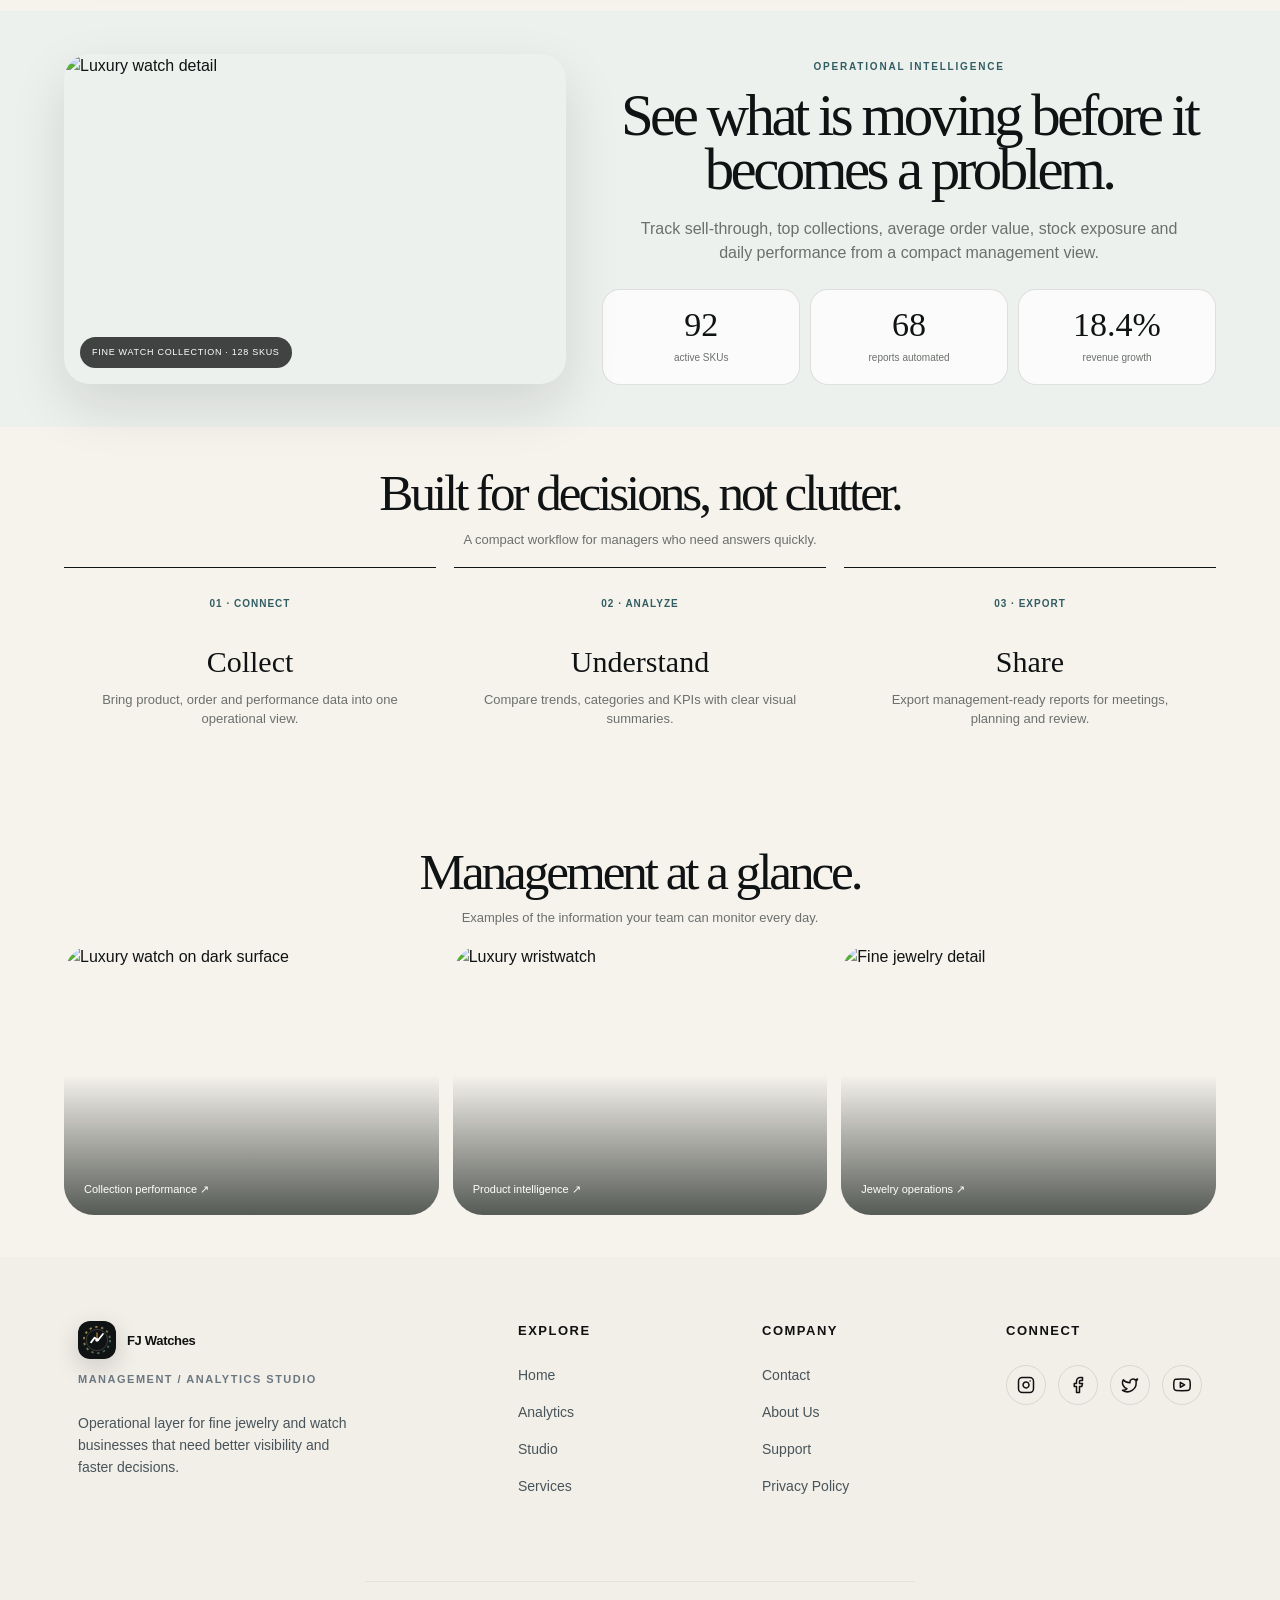
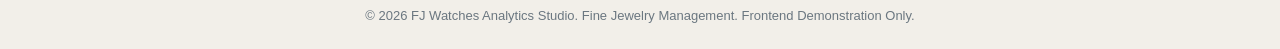
==== commit cd921b07: "second commit" ====
--- a/index.html
+++ b/index.html
@@ -9,8 +9,8 @@
 <body>
 <div class="progress"></div><div class="cursor"></div>
 <header class="nav">
-<a class="brand" href="index.html"><span class="mark">FJ</span><span><b>FJ Watches</b><small>Analytics Studio</small></span></a>
-<nav class="navlinks"><a href="index.html">Home</a><a href="directory.html">Analytics</a><a href="story.html">Studio</a><a href="workflow.html">Services</a><a href="contact.html">Contact</a></nav>
+<a class="brand" href="index.html"><img class="mark-logo" src="assets/images/favicon.svg" alt="Logo"><span><b>FJ Watches</b><small>Analytics Studio</small></span></a>
+<nav class="navlinks"><a href="index.html">Home</a><a href="directory.html">Analytics</a><a href="story.html">Studio</a><a href="workflow.html">Services</a><a href="contact.html">Contact</a><button class="nav-cta mobile-cta">Request demo</button></nav>
 <a class="nav-cta" href="contact.html">Request demo</a><button class="menu" aria-label="Open menu">☰</button>
 </header>
 <main><section class="page active">
@@ -53,8 +53,8 @@
 </section>
 
 <section class="section reveal"><div class="head"><h2>Management at a glance.</h2><p>Examples of the information your team can monitor every day.</p></div>
- <div class="editorial analytics-gallery"><a class="big" href="directory.html"><img src="https://images.unsplash.com/photo-1547996160-81dfa63595aa?auto=format&fit=crop&w=1600&q=88" alt="Luxury watch on dark surface"><span class="caption">Collection performance ↗</span></a><div class="smallcol"><a class="small" href="story.html"><img src="https://images.unsplash.com/photo-1522312346375-d1a52e2b99b3?auto=format&fit=crop&w=1400&q=88" alt="Luxury wristwatch"><span class="caption">Product intelligence ↗</span></a><a class="small" href="workflow.html"><img src="https://images.unsplash.com/photo-1605100804763-247f67b3557e?auto=format&fit=crop&w=1400&q=88" alt="Fine jewelry detail"><span class="caption">Jewelry operations ↗</span></a></div></div>
+ <div class="editorial analytics-gallery"><a class="gallery-card" href="directory.html"><img src="https://images.unsplash.com/photo-1547996160-81dfa63595aa?auto=format&fit=crop&w=1600&q=88" alt="Luxury watch on dark surface"><span class="caption">Collection performance ↗</span></a><a class="gallery-card" href="story.html"><img src="https://images.unsplash.com/photo-1522312346375-d1a52e2b99b3?auto=format&fit=crop&w=1400&q=88" alt="Luxury wristwatch"><span class="caption">Product intelligence ↗</span></a><a class="gallery-card" href="workflow.html"><img src="https://images.unsplash.com/photo-1605100804763-247f67b3557e?auto=format&fit=crop&w=1400&q=88" alt="Fine jewelry detail"><span class="caption">Jewelry operations ↗</span></a></div>
 </section>
 </section></main>
-<footer><div class="footer-brand">FJ Watches Analytics Studio · Fine Jewelry Management</div><div>Data visibility · Automated metrics · Export reports · Access controls</div><div>hello@finejewelryanalytics.example</div></footer>
-<script src="assets/js/main.js"></script></body></html>
+<footer class="site-footer"><div class="footer-top"><div class="footer-col brand-col"><a class="brand" href="index.html"><img class="mark-logo" src="assets/images/favicon.svg" alt="Logo"><span><b>FJ Watches</b></span></a><div class="footer-subtitle">MANAGEMENT / ANALYTICS STUDIO</div><p>Operational layer for fine jewelry and watch businesses that need better visibility and faster decisions.</p></div><div class="footer-col"><h4>EXPLORE</h4><ul class="footer-links"><li><a href="index.html">Home</a></li><li><a href="directory.html">Analytics</a></li><li><a href="story.html">Studio</a></li><li><a href="workflow.html">Services</a></li></ul></div><div class="footer-col"><h4>COMPANY</h4><ul class="footer-links"><li><a href="contact.html">Contact</a></li><li><a href="#">About Us</a></li><li><a href="#">Support</a></li><li><a href="#">Privacy Policy</a></li></ul></div><div class="footer-col social-col"><h4>CONNECT</h4><div class="footer-social"><a href="#" aria-label="Instagram"><svg viewBox="0 0 24 24" fill="none" stroke="currentColor" stroke-width="2" stroke-linecap="round" stroke-linejoin="round"><rect x="2" y="2" width="20" height="20" rx="5" ry="5"></rect><path d="M16 11.37A4 4 0 1 1 12.63 8 4 4 0 0 1 16 11.37z"></path><line x1="17.5" y1="6.5" x2="17.51" y2="6.5"></line></svg></a><a href="#" aria-label="Facebook"><svg viewBox="0 0 24 24" fill="none" stroke="currentColor" stroke-width="2" stroke-linecap="round" stroke-linejoin="round"><path d="M18 2h-3a5 5 0 0 0-5 5v3H7v4h3v8h4v-8h3l1-4h-4V7a1 1 0 0 1 1-1h3z"></path></svg></a><a href="#" aria-label="Twitter"><svg viewBox="0 0 24 24" fill="none" stroke="currentColor" stroke-width="2" stroke-linecap="round" stroke-linejoin="round"><path d="M22 4s-.7 2.1-2 3.4c1.6 10-9.4 17.3-18 11.6 2.2.1 4.4-.6 6-2C3 15.5.5 9.6 3 5c2.2 2.6 5.6 4.1 9 4-.9-4.2 4-6.6 7-3.8 1.1 0 3-1.2 3-1.2z"></path></svg></a><a href="#" aria-label="YouTube"><svg viewBox="0 0 24 24" fill="none" stroke="currentColor" stroke-width="2" stroke-linecap="round" stroke-linejoin="round"><path d="M22.54 6.42a2.78 2.78 0 0 0-1.94-2C18.88 4 12 4 12 4s-6.88 0-8.6.46a2.78 2.78 0 0 0-1.94 2A29 29 0 0 0 1 11.75a29 29 0 0 0 .46 5.33 2.78 2.78 0 0 0 1.94 2c1.72.46 8.6.46 8.6.46s6.88 0 8.6-.46a2.78 2.78 0 0 0 1.94-2 29 29 0 0 0 .46-5.33 29 29 0 0 0-.46-5.33z"></path><polygon points="9.75 15.02 15.5 11.75 9.75 8.48 9.75 15.02"></polygon></svg></a></div></div></div><div class="footer-bottom"><p>© 2026 FJ Watches Analytics Studio. Fine Jewelry Management. Frontend Demonstration Only.</p></div></footer><a href="#" class="scroll-to-top" aria-label="Scroll to top"><svg viewBox="0 0 24 24" fill="none" stroke="currentColor" stroke-width="2" stroke-linecap="round" stroke-linejoin="round"><polyline points="18 15 12 9 6 15"></polyline></svg></a>
+<div class="modal-overlay" id="demoModal"><div class="modal-content"><button class="modal-close" aria-label="Close modal">&times;</button><h2>Request a demo</h2><p>Tell us what you want to manage and measure.</p><form class="form"><label for="modal-name">Name</label><input id="modal-name" placeholder="Your name"><label for="modal-email">Email</label><input id="modal-email" type="email" placeholder="you@example.com"><label for="modal-message">Message</label><textarea id="modal-message" placeholder="Tell us about your operations..."></textarea><button class="btn primary" type="button">Send request ↗</button></form></div></div><script src="assets/js/main.js"></script></body></html>
--- a/assets/css/style.css
+++ b/assets/css/style.css
@@ -57,7 +57,7 @@
 .section{padding:46px 5vw;position:relative}
 .section.alt{background:#edf1ed}
 .head{display:block;text-align:center;margin:0 auto 22px;max-width:900px}
-.head h2{font-size:clamp(36px,4.5vw,60px);line-height:.94;letter-spacing:-.06em;margin:0;max-width:780px}
+.head h2{font-size:clamp(36px,4.5vw,60px);line-height:.94;letter-spacing:-.06em;margin:0 auto;max-width:780px}
 .head p{max-width:520px;color:var(--muted);font-size:13px;margin:12px auto 0}
 
 .dest-grid{display:grid;grid-template-columns:1.2fr .8fr .8fr;gap:14px;align-items:start}
@@ -96,10 +96,26 @@
 .editorial img{transition:transform 1.1s var(--ease)}.editorial a:hover img{transform:scale(1.08)}
 .caption{position:absolute;z-index:2;left:20px;bottom:18px;color:#fff;font-size:11px}
 
+.analytics-gallery {
+  grid-template-columns: repeat(3, 1fr);
+}
+.analytics-gallery .gallery-card {
+  display: block;
+  position: relative;
+  overflow: hidden;
+  border-radius: 30px;
+  height: 270px;
+}
+@media (max-width: 900px) {
+  .analytics-gallery {
+    grid-template-columns: 1fr;
+  }
+}
+
 .page-hero{padding:98px 5vw 42px;background:var(--ink);color:#fff;position:relative;overflow:hidden;text-align:center}
 .page-hero:before,.page-hero:after{content:"";position:absolute;border:1px solid rgba(255,255,255,.11);border-radius:50%;animation:spin 18s linear infinite}
 .page-hero:before{width:560px;height:560px;right:-170px;top:-280px}.page-hero:after{width:270px;height:270px;right:130px;bottom:-210px;animation-direction:reverse}
-.page-hero h1{font-size:clamp(48px,6vw,78px);margin-left:auto;margin-right:auto;line-height:.84;letter-spacing:-.07em;margin:8px 0 0;max-width:1050px;position:relative;z-index:1;animation:lineUp 1s var(--ease) both}
+.page-hero h1{font-size:clamp(48px,6vw,78px);margin:8px auto 0;line-height:.84;letter-spacing:-.07em;max-width:1050px;position:relative;z-index:1;animation:lineUp 1s var(--ease) both}
 .page-hero p{max-width:600px;color:#aeb9b4;margin:16px auto 0;position:relative;z-index:1}
 
 .steps{display:grid;grid-template-columns:repeat(3,1fr);gap:18px}
@@ -127,8 +143,16 @@
 @keyframes photoIn{from{opacity:0;transform:rotate(6deg) scale(.94)}to{opacity:1;transform:rotate(1.8deg) scale(1)}}
 @keyframes float{50%{transform:translateY(-11px)}}@keyframes spin{to{transform:rotate(360deg)}}@keyframes marquee{to{transform:translateX(-50%)}}
 
+.mobile-cta { display: none; }
+@media(max-width:1024px){
+ .navlinks > a, .nav-cta:not(.mobile-cta){display:none}
+ .menu{display:grid;place-items:center}
+ .nav.open{border-radius:22px}
+ .nav.open .navlinks{display:flex;position:absolute;top:62px;left:0;right:0;flex-direction:column;background:rgba(247,248,246,.98);padding:9px;border-radius:20px;box-shadow:0 20px 50px rgba(0,0,0,.12)}
+ .nav.open .navlinks a{text-align:center; display:block;}
+ .nav.open .mobile-cta{display:block; margin-top: 6px; width: 100%; font-family: inherit;}
+}
 @media(max-width:900px){
- .navlinks,.nav-cta{display:none}.menu{display:grid;place-items:center}.nav.open{border-radius:22px}.nav.open .navlinks{display:flex;position:absolute;top:62px;left:0;right:0;flex-direction:column;background:rgba(247,248,246,.98);padding:9px;border-radius:20px;box-shadow:0 20px 50px rgba(0,0,0,.12)}.nav.open .navlinks a{text-align:center}
  .hero{grid-template-columns:1fr;padding-top:112px;min-height:auto;text-align:center}.hero-art{height:430px}.hero-photo{height:410px}.dest-grid{grid-template-columns:1fr}.dest-card,.dest-card:nth-child(2),.dest-card:nth-child(3){margin:0;min-height:330px}
  .split,.contact-grid,.editorial{grid-template-columns:1fr}.stack{height:520px}.features,.steps{grid-template-columns:1fr 1fr}.editorial .big{height:500px}.editorial .small{height:300px}.head{display:block;text-align:center}.head p{margin:12px auto 0}.cta{display:block}.cta .btn{margin-top:28px}footer{display:block}footer div+div{margin-top:8px}
 }
@@ -180,11 +204,11 @@
 .compact-page{padding-bottom:34px}
 .contact-grid{grid-template-columns:1fr 1.15fr}.panel{padding:20px}.map{height:190px}
 footer{padding:22px 5vw}
-@media(max-width:900px){.hero{grid-template-columns:1fr;padding-top:108px}.hero-art{height:350px}.hero-photo{height:330px}.feature-grid.three,.dashboard-grid,.metric-cards{grid-template-columns:1fr 1fr}.analytics-split{grid-template-columns:1fr}.product-visual{height:300px}.steps.three{grid-template-columns:1fr}.dashboard-grid .wide{grid-column:1/-1}}
+@media(max-width:900px){.hero{grid-template-columns:1fr;padding-top:108px}.hero-art{height:350px}.hero-photo{height:330px}.feature-grid.three,.dashboard-grid,.metric-cards{grid-template-columns:1fr 1fr}.analytics-split{grid-template-columns:1fr}.product-visual{height:300px}.steps.three,.contact-grid{grid-template-columns:1fr}.dashboard-grid .wide{grid-column:1/-1}}
 @media(max-width:560px){.hero{padding:110px 5vw 42px}.hero h1{font-size:43px}.hero-art{height:330px}.hero-photo{height:310px}.metric-row{gap:5px}.metric-row>div{padding:8px}.metric-row strong{font-size:17px}.chart{height:105px}.float-card{left:2px;bottom:10px;width:190px}.section{padding:38px 5vw}.feature-grid.three,.metric-cards{grid-template-columns:1fr}.product-visual{height:250px}.analytics-gallery .big{height:230px}.analytics-gallery .smallcol{height:230px}.dashboard-grid{grid-template-columns:1fr}.dashboard-grid .wide{grid-column:auto}.dash-panel{min-height:190px}.page-hero h1{font-size:45px}}
 
 /* --- Final refinement: refined brand, centered watch hero, readable service cards --- */
-.brand{gap:11px;line-height:1}.brand>span:last-child{display:flex;flex-direction:column;gap:4px}.brand>span:last-child b{font-size:13px;letter-spacing:-.025em}.brand>span:last-child small{font-size:8px;letter-spacing:.16em;text-transform:uppercase;color:var(--muted);font-weight:800}.mark{width:38px;height:38px;border-radius:12px;display:grid;place-items:center;background:linear-gradient(145deg,#0b100e,#b98b45);color:#fff;font-size:12px;letter-spacing:.08em;box-shadow:0 8px 24px rgba(3,11,7,.16);position:relative;overflow:hidden}.mark:after{content:"";position:absolute;inset:-30%;border:1px solid rgba(255,255,255,.25);border-radius:50%;animation:spin 9s linear infinite}
+.brand{gap:11px;line-height:1}.brand>span:last-child{display:flex;flex-direction:column;gap:4px}.brand>span:last-child b{font-size:13px;letter-spacing:-.025em}.brand>span:last-child small{font-size:8px;letter-spacing:.16em;text-transform:uppercase;color:var(--muted);font-weight:800}.mark{width:38px;height:38px;border-radius:12px;display:grid;place-items:center;background:linear-gradient(145deg,#0b100e,#b98b45);color:#fff;font-size:12px;letter-spacing:.08em;box-shadow:0 8px 24px rgba(3,11,7,.16);position:relative;overflow:hidden}.mark:after{content:"";position:absolute;inset:-30%;border:1px solid rgba(255,255,255,.25);border-radius:50%;animation:spin 9s linear infinite}.mark-logo{width:38px;height:38px;display:block;border-radius:12px;box-shadow:0 8px 24px rgba(3,11,7,.16);}
 .home-hero-clean{display:block;min-height:auto;padding:82px 5vw 46px;background:radial-gradient(circle at 50% 0%,rgba(185,139,69,.10),transparent 32%),linear-gradient(135deg,#f7f8f6,#eef2ed)}.home-hero-clean .hero-copy{max-width:980px;margin:0 auto}.hero-watch-visual{width:205px;height:205px;margin:0 auto 15px;position:relative;display:grid;place-items:center}.hero-watch-visual img{width:145px;height:145px;object-fit:cover;border-radius:50%;position:relative;z-index:3;box-shadow:0 20px 55px rgba(3,11,7,.22);animation:watchFloat 4.5s ease-in-out infinite,watchIn 1s var(--ease) both}.watch-glow{position:absolute;width:165px;height:165px;border-radius:50%;background:rgba(185,139,69,.16);filter:blur(18px);animation:glowPulse 3.2s ease-in-out infinite}.watch-orbit{position:absolute;border:1px solid rgba(185,139,69,.48);border-radius:50%;inset:8px;animation:spin 11s linear infinite}.watch-orbit:before{content:"";position:absolute;width:7px;height:7px;border-radius:50%;background:#b98b45;top:8px;left:50%;box-shadow:0 0 18px rgba(185,139,69,.65)}.orbit-b{inset:27px;border-style:dashed;animation-duration:8s;animation-direction:reverse}.watch-pulse{position:absolute;width:190px;height:190px;border:1px solid rgba(50,105,156,.18);border-radius:50%;animation:pulseRing 2.8s ease-out infinite}.home-hero-clean .kicker{margin-bottom:8px}.home-hero-clean h1{margin-bottom:18px}.home-hero-clean p{max-width:650px}.home-hero-clean .actions{justify-content:center}
 @keyframes watchFloat{0%,100%{transform:translateY(0) rotate(-3deg)}50%{transform:translateY(-9px) rotate(3deg)}}@keyframes watchIn{from{opacity:0;transform:scale(.72) rotate(-18deg)}to{opacity:1;transform:scale(1) rotate(-3deg)}}@keyframes glowPulse{0%,100%{transform:scale(.92);opacity:.65}50%{transform:scale(1.08);opacity:1}}@keyframes pulseRing{0%{transform:scale(.76);opacity:.75}100%{transform:scale(1.12);opacity:0}}
 .service-grid-3x3{display:grid!important;grid-template-columns:repeat(3,minmax(0,1fr));gap:14px}.service-card{position:relative!important;min-height:245px!important;height:245px!important;padding:0!important;overflow:hidden!important;border-radius:24px!important;background:#151919!important;color:#fff!important;border:0!important}.service-card img{position:absolute;inset:0;width:100%;height:100%;object-fit:cover;transition:transform .8s var(--ease),filter .5s ease;filter:saturate(.82) brightness(.58)}.service-card:after{content:"";position:absolute;inset:0;background:linear-gradient(180deg,rgba(3,11,7,.22) 0%,rgba(3,11,7,.48) 42%,rgba(3,11,7,.94) 100%);z-index:1}.service-card:hover img{transform:scale(1.08);filter:saturate(1) brightness(.65)}.service-overlay{position:absolute;inset:0;z-index:2;padding:22px 20px 18px;display:flex;flex-direction:column;justify-content:flex-end;text-align:center;color:#fff!important}.service-overlay i{font-style:normal;font-size:9px;letter-spacing:.14em;font-weight:800;color:rgba(255,255,255,.78);margin-bottom:8px}.service-overlay h3{font-size:26px!important;line-height:1;margin:0 0 9px;color:#fff!important;text-shadow:0 2px 16px rgba(0,0,0,.35)}.service-overlay p{font-size:11px!important;line-height:1.45;margin:0 auto 9px;max-width:310px;color:rgba(255,255,255,.92)!important}.service-overlay small{font-size:9px;color:rgba(255,255,255,.72)!important}.workflow-services-head{text-align:center}
@@ -197,7 +221,7 @@
   grid-template-columns:minmax(0,1.05fr) minmax(390px,.95fr);
   align-items:center;
   gap:clamp(36px,6vw,100px);
-  min-height:520px;
+  min-height:100vh;
   padding:72px 7vw 58px;
   overflow:hidden;
   text-align:left;
@@ -236,3 +260,305 @@
 @media(max-width:560px){
  .home-hero-clean{padding:90px 5vw 42px;gap:14px}.home-hero-clean h1{font-size:42px;line-height:.98}.home-hero-clean p{font-size:14px}.hero-visual-side{min-height:275px}.hero-watch-visual{width:245px;height:245px}.hero-watch-visual img{width:165px;height:165px}.watch-glow{width:205px;height:205px}.watch-pulse{width:230px;height:230px}.watch-halo{width:190px;height:190px}.card-top{top:18px;right:0}.card-bottom{bottom:12px;left:0}.hero-float-card{padding:9px 12px}.hero-float-card b{font-size:18px}.hero-float-card span{font-size:8px}
 }
+
+/* Footer & Social - New Layout */
+.site-footer {
+  background-color: #f2efe9;
+  color: #48545a;
+  padding: 64px 6vw 24px;
+  font-family: inherit;
+  text-align: left;
+}
+.site-footer .footer-top {
+  display: grid;
+  grid-template-columns: 2fr 1fr 1fr 1fr;
+  gap: 48px;
+  margin-bottom: 48px;
+}
+.site-footer .brand-col {
+  text-align: left;
+}
+.site-footer .brand-col .brand {
+  margin-bottom: 12px;
+  color: #111;
+}
+.site-footer .footer-subtitle {
+  font-size: 11px;
+  letter-spacing: 1.5px;
+  text-transform: uppercase;
+  margin-bottom: 24px;
+  font-weight: 600;
+  color: #6b7780;
+}
+.site-footer .brand-col p {
+  font-size: 14px;
+  line-height: 1.6;
+  max-width: 280px;
+  margin: 0;
+}
+.site-footer h4 {
+  font-size: 13px;
+  letter-spacing: 1.5px;
+  text-transform: uppercase;
+  color: #111;
+  margin-bottom: 24px;
+  margin-top: 0;
+}
+.site-footer ul.footer-links {
+  list-style: none;
+  padding: 0;
+  margin: 0;
+}
+.site-footer ul.footer-links li {
+  margin-bottom: 16px;
+}
+.site-footer ul.footer-links a {
+  text-decoration: none;
+  color: #48545a;
+  font-size: 14px;
+  transition: color 0.3s ease;
+}
+.site-footer ul.footer-links a:hover {
+  color: #111;
+}
+.site-footer .footer-social {
+  display: flex;
+  gap: 12px;
+  align-items: center;
+}
+.site-footer .footer-social a {
+  display: inline-flex;
+  align-items: center;
+  justify-content: center;
+  width: 40px;
+  height: 40px;
+  border-radius: 50%;
+  background: transparent;
+  color: #111;
+  border: 1px solid rgba(0,0,0,0.1);
+  transition: all 0.3s ease;
+}
+.site-footer .footer-social a:hover {
+  background: #f2efe9;
+  color: #111;
+  border-color: #111;
+  transform: translateY(-2px);
+}
+.site-footer .footer-social svg {
+  width: 18px;
+  height: 18px;
+}
+.site-footer .footer-bottom {
+  border-top: 1px solid rgba(0,0,0,0.06);
+  padding-top: 24px;
+  text-align: center;
+  font-size: 13px;
+  color: #6b7780;
+  margin: 0;
+}
+.site-footer .footer-bottom p {
+  margin: 0;
+}
+@media (max-width: 900px) {
+  .site-footer .footer-top {
+    grid-template-columns: 1fr 1fr;
+    gap: 40px;
+  }
+}
+@media (max-width: 560px) {
+  .site-footer {
+    text-align: center;
+  }
+  .site-footer .brand-col {
+    text-align: center;
+  }
+  .site-footer .brand-col p {
+    margin: 0 auto;
+  }
+  .site-footer .footer-top {
+    grid-template-columns: 1fr;
+    gap: 32px;
+  }
+  .site-footer .brand {
+    justify-content: center;
+  }
+  .site-footer .footer-social {
+    justify-content: center;
+  }
+}
+
+/* Scroll to top */
+.scroll-to-top {
+  position: fixed;
+  bottom: 24px;
+  right: 24px;
+  width: 48px;
+  height: 48px;
+  background: #111;
+  color: #fff;
+  border-radius: 50%;
+  display: flex;
+  align-items: center;
+  justify-content: center;
+  opacity: 0;
+  visibility: hidden;
+  transform: translateY(20px);
+  transition: all 0.4s cubic-bezier(0.16, 1, 0.3, 1);
+  z-index: 99;
+  box-shadow: 0 8px 24px rgba(0,0,0,0.15);
+  text-decoration: none;
+}
+.scroll-to-top.visible {
+  opacity: 1;
+  visibility: visible;
+  transform: translateY(0);
+}
+.scroll-to-top:hover {
+  transform: translateY(-5px);
+  background: #32699c;
+  color: #fff;
+}
+.scroll-to-top svg {
+  width: 24px;
+  height: 24px;
+}
+
+/* FAQ Section */
+.faq-section {
+  padding-top: 80px;
+  padding-bottom: 80px;
+}
+.faq-container {
+  display: flex;
+  flex-direction: column;
+  gap: 16px;
+  max-width: 760px;
+  margin: 0 auto;
+}
+.faq-item {
+  background: #fff;
+  border: 1px solid var(--line);
+  border-radius: 18px;
+  padding: 0;
+  overflow: hidden;
+  transition: box-shadow 0.3s ease;
+}
+.faq-item:hover {
+  box-shadow: 0 8px 24px rgba(3,11,7,.06);
+}
+.faq-item summary {
+  display: flex;
+  justify-content: space-between;
+  align-items: center;
+  padding: 24px;
+  font-size: 16px;
+  font-weight: 600;
+  color: var(--ink);
+  cursor: pointer;
+  list-style: none;
+}
+.faq-item summary::-webkit-details-marker {
+  display: none;
+}
+.faq-arrow {
+  width: 20px;
+  height: 20px;
+  transition: transform 0.3s ease;
+  flex-shrink: 0;
+  color: var(--muted);
+}
+.faq-item[open] .faq-arrow {
+  transform: rotate(180deg);
+}
+.faq-content {
+  padding: 0 24px 24px;
+  font-size: 14px;
+  color: var(--muted);
+  line-height: 1.6;
+}
+.faq-content p {
+  margin: 0;
+}
+
+/* Modal Styles */
+.modal-overlay {
+  position: fixed;
+  inset: 0;
+  background: rgba(3, 11, 7, 0.6);
+  backdrop-filter: blur(8px);
+  z-index: 9999;
+  display: flex;
+  align-items: center;
+  justify-content: center;
+  opacity: 0;
+  visibility: hidden;
+  transition: all 0.3s var(--ease);
+}
+.modal-overlay.active {
+  opacity: 1;
+  visibility: visible;
+}
+.modal-content {
+  background: #fff;
+  padding: 40px;
+  border-radius: 24px;
+  width: 90%;
+  max-width: 500px;
+  position: relative;
+  transform: translateY(20px);
+  transition: transform 0.4s var(--ease);
+  box-shadow: 0 25px 50px rgba(3, 11, 7, 0.2);
+}
+.modal-overlay.active .modal-content {
+  transform: translateY(0);
+}
+.modal-close {
+  position: absolute;
+  top: 20px;
+  right: 20px;
+  background: none;
+  border: none;
+  font-size: 28px;
+  line-height: 1;
+  color: var(--muted);
+  cursor: pointer;
+  transition: color 0.3s ease;
+}
+.modal-close:hover {
+  color: var(--ink);
+}
+.modal-content h2 {
+  margin-top: 0;
+  margin-bottom: 8px;
+}
+.modal-content p {
+  color: var(--muted);
+  font-size: 14px;
+  margin-bottom: 24px;
+}
+.modal-content .form label {
+  display: block;
+  font-size: 12px;
+  font-weight: 700;
+  margin-bottom: 8px;
+  color: var(--ink);
+  text-align: left;
+}
+.modal-content .form input,
+.modal-content .form textarea {
+  width: 100%;
+  padding: 12px 16px;
+  border: 1px solid var(--line);
+  border-radius: 12px;
+  margin-bottom: 16px;
+  font-family: inherit;
+  background: #f7f8f6;
+}
+.modal-content .form textarea {
+  height: 100px;
+  resize: vertical;
+}
+.modal-content .form .btn {
+  width: 100%;
+  margin-top: 8px;
+}
